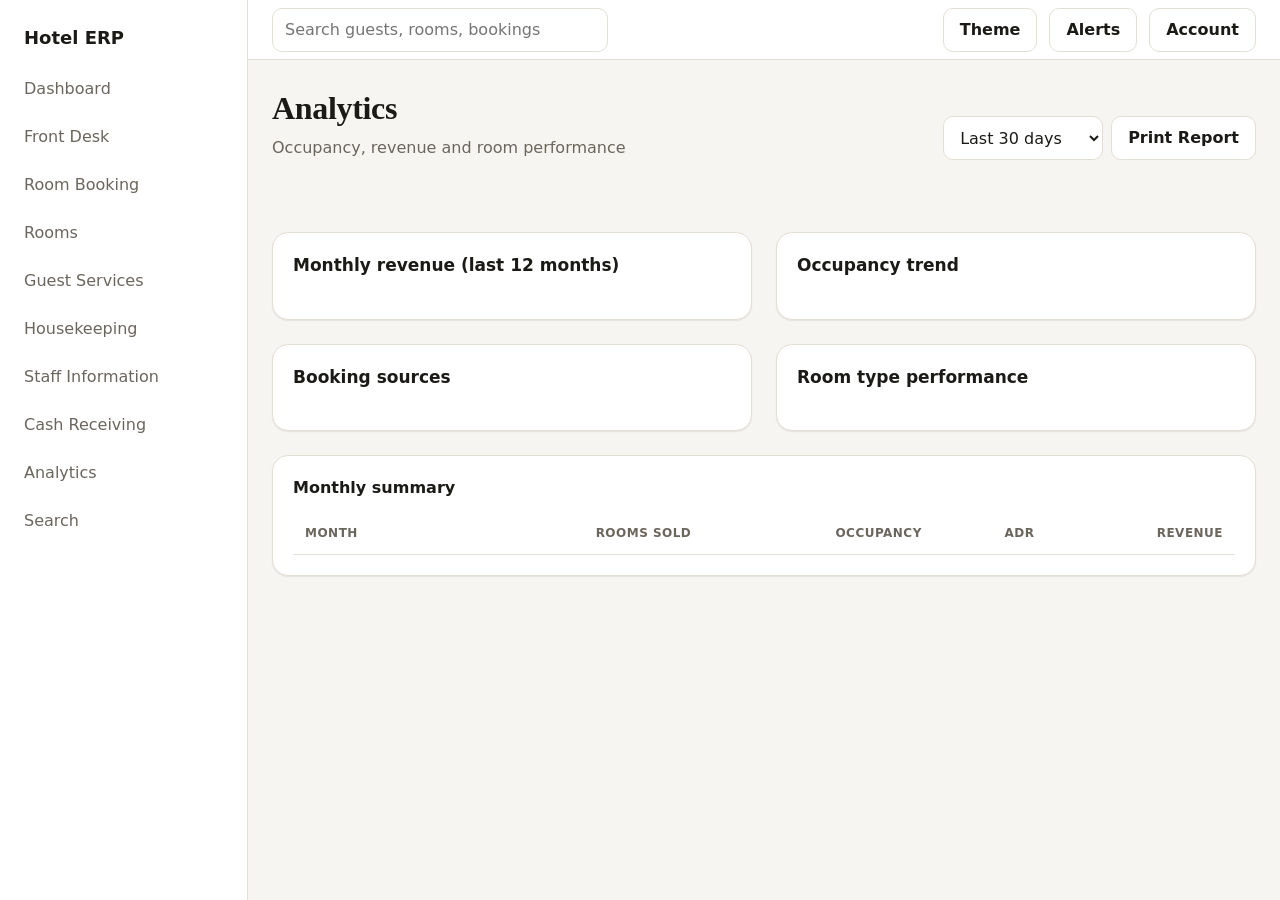
==== analytics.html @ 670b1ddd "Add files via upload" ====
<!DOCTYPE html>
<html lang="en" data-theme="light">
<head>
  <meta charset="UTF-8">
  <meta name="viewport" content="width=device-width, initial-scale=1">
  <title>Analytics - Hotel ERP</title>
  <link rel="stylesheet" href="base.css">
  <link rel="stylesheet" href="analytics.css">
  <script src="js/theme.js"></script>
</head>
<body data-page="analytics">
  <div class="app">
    <aside class="sidebar">
      <div class="sidebar__brand">Hotel ERP</div>
      <nav>
        <ul class="sidebar__nav">
          <li><a class="sidebar__link" href="dashboard.html">Dashboard</a></li>
          <li><a class="sidebar__link" href="front-desk.html">Front Desk</a></li>
          <li><a class="sidebar__link" href="room-booking.html">Room Booking</a></li>
          <li><a class="sidebar__link" href="rooms.html">Rooms</a></li>
          <li><a class="sidebar__link" href="guest-services.html">Guest Services</a></li>
          <li><a class="sidebar__link" href="housekeeping.html">Housekeeping</a></li>
          <li><a class="sidebar__link" href="staff.html">Staff Information</a></li>
          <li><a class="sidebar__link" href="cash.html">Cash Receiving</a></li>
          <li><a class="sidebar__link" href="analytics.html">Analytics</a></li>
          <li><a class="sidebar__link" href="search.html">Search</a></li>
        </ul>
      </nav>
    </aside>
    <div class="workspace">
      <header class="topbar">
        <input class="input topbar__search" type="search" placeholder="Search guests, rooms, bookings">
        <span class="topbar__spacer"></span>
        <!-- JS: theme toggle switches data-theme on html -->
        <button class="btn" type="button">Theme</button>
        <!-- JS: notifications dropdown -->
        <button class="btn" type="button">Alerts</button>
        <!-- JS: user menu with role and logout -->
        <button class="btn" type="button">Account</button>
      </header>
      <main class="main">
        <div class="toolbar no-print">
          <div class="page-head"><h1 class="page-title">Analytics</h1><p class="page-sub">Occupancy, revenue and room performance</p></div>
          <div class="an-controls">
            <label class="sr-only" for="anRange">Date range</label>
            <select class="select" id="anRange"><option value="7">Last 7 days</option><option value="30" selected>Last 30 days</option><option value="90">Last 90 days</option></select>
            <button class="btn" type="button" id="anPrint">Print Report</button>
          </div>
        </div>
        <p class="an-note" id="anNote"></p>
        <section class="an-kpis" id="anKpis" aria-label="Key figures"></section>
        <div class="an-grid">
          <section class="card" aria-labelledby="c1"><h2 class="card__title" id="c1">Monthly revenue (last 12 months)</h2><div id="chRevenue"></div></section>
          <section class="card" aria-labelledby="c2"><h2 class="card__title" id="c2">Occupancy trend</h2><div id="chOcc"></div></section>
          <section class="card" aria-labelledby="c3"><h2 class="card__title" id="c3">Booking sources</h2><div id="chSources"></div></section>
          <section class="card" aria-labelledby="c4"><h2 class="card__title" id="c4">Room type performance</h2><div id="chTypes"></div></section>
        </div>
        <section class="card" aria-labelledby="c5"><h2 class="card__title" id="c5">Monthly summary</h2>
          <div class="table-wrap"><table class="table"><thead><tr><th>Month</th><th class="right">Rooms sold</th><th class="right">Occupancy</th><th class="right">ADR</th><th class="right">Revenue</th></tr></thead><tbody id="anTable"></tbody></table></div>
        </section>
      </main>
    </div>
  </div>
  <script src="js/seed-rooms.js"></script>
  <script src="js/seed.js"></script>
  <script src="js/core.js"></script>
  <script src="js/pages/analytics.js"></script>
</body>
</html>
---- base.css ----
/* base.css - shared by all pages. Owner: Claude A.
   Page CSS files from B, C and D load after this file and may override it. */
:root {
  /* Premium theme: warm stone neutrals, deep ink text, one muted brass accent. */
  --bg: #f7f5f1;
  --surface: #ffffff;
  --surface-2: #f0ede7;
  --text: #1b1a17;
  --text-muted: #6b665d;
  --border: #e4dfd6;
  --accent: #7a5c24;
  --on-accent: #ffffff;
  --success: #2c7a58;
  --warning: #a8701a;
  --danger: #ab3f38;
  --info: #5b57a3;
  --on-status: #ffffff;
  --occupied: #3f4c61;
  --sidebar-w: 248px;
  --topbar-h: 60px;
  --radius: 10px;
  --radius-lg: 16px;
  --font-display: "Iowan Old Style", "Palatino Linotype", Palatino, "Book Antiqua", Georgia, serif;
  --shadow-sm: 0 1px 2px rgba(27, 26, 23, 0.05), 0 1px 1px rgba(27, 26, 23, 0.03);
  --shadow: 0 12px 32px rgba(27, 26, 23, 0.12);
}
[data-theme="dark"] {
  --bg: #121110;
  --surface: #1a1917;
  --surface-2: #23211e;
  --text: #f1ede6;
  --text-muted: #a29b8f;
  --border: #302d28;
  --accent: #cfa95f;
  --on-accent: #17140e;
  --success: #52b68a;
  --warning: #d9a042;
  --danger: #e27b73;
  --info: #a29de6;
  --on-status: #14120e;
  --occupied: #8ea3c2;
  --shadow-sm: 0 1px 2px rgba(0, 0, 0, 0.4);
  --shadow: 0 12px 32px rgba(0, 0, 0, 0.55);
  color-scheme: dark;
}
*, *::before, *::after { box-sizing: border-box; }
html { font-size: 16px; }
body {
  margin: 0;
  font-family: Inter, system-ui, -apple-system, Segoe UI, Roboto, sans-serif;
  background: var(--bg);
  color: var(--text);
  line-height: 1.5;
}
a { color: var(--accent); text-decoration: none; }
:focus-visible { outline: 2px solid var(--accent); outline-offset: 2px; }
[hidden] { display: none !important; }
.is-hidden { display: none !important; }
.sr-only { position: absolute; width: 1px; height: 1px; overflow: hidden; clip: rect(0 0 0 0); white-space: nowrap; }

/* Role based visibility. core.js sets data-role on the body. */
body:not([data-role="admin"]) .role-admin { display: none !important; }
body:not([data-role="admin"]):not([data-role="manager"]) .role-manager { display: none !important; }
body[data-role="owner"] .role-edit { display: none !important; }

/* App shell */
.app { display: grid; grid-template-columns: var(--sidebar-w) 1fr; min-height: 100vh; }
.sidebar {
  position: sticky; top: 0; height: 100vh; overflow-y: auto;
  background: var(--surface); border-right: 1px solid var(--border);
  padding: 16px 12px;
}
.sidebar__brand { display: flex; align-items: center; gap: 10px; font-weight: 700; font-size: 1.125rem; padding: 8px 12px 16px; }
.sidebar__logo {
  width: 32px; height: 32px; border-radius: 9px; display: grid; place-items: center;
  background: var(--accent); color: var(--on-accent); font-size: 1rem; font-weight: 700; flex: none;
}
.sidebar__nav { list-style: none; margin: 0; padding: 0; display: grid; gap: 4px; }
.sidebar__link {
  display: flex; align-items: center; gap: 12px;
  min-height: 44px; padding: 8px 12px; border-radius: var(--radius);
  color: var(--text-muted); font-weight: 500;
}
.sidebar__link:hover { background: var(--surface-2); color: var(--text); }
.sidebar__link--active, .sidebar__link--active:hover { background: var(--accent); color: var(--on-accent); }
.icon { width: 20px; height: 20px; flex: none; fill: none; stroke: currentColor; stroke-width: 2; stroke-linecap: round; stroke-linejoin: round; }
.workspace { display: flex; flex-direction: column; min-width: 0; }
.topbar {
  position: sticky; top: 0; z-index: 10; height: var(--topbar-h);
  display: flex; align-items: center; gap: 12px; padding: 0 24px;
  background: var(--surface); border-bottom: 1px solid var(--border);
}
.topbar__search { flex: 1; max-width: 420px; }
.topbar__spacer { flex: 1; }
.main { padding: 24px; display: grid; gap: 24px; align-content: start; }
.page-title { margin: 0; font-size: 1.5rem; }

/* Components */
.card {
  background: var(--surface); border: 1px solid var(--border);
  border-radius: var(--radius-lg); padding: 20px; box-shadow: var(--shadow-sm);
}
.card__title { margin: 0 0 12px; font-size: 1rem; font-weight: 600; }
.btn {
  display: inline-flex; align-items: center; justify-content: center; gap: 8px;
  min-height: 44px; padding: 8px 16px; border-radius: var(--radius); cursor: pointer;
  border: 1px solid var(--border); background: var(--surface); color: var(--text);
  font: inherit; font-weight: 600;
}
.btn:hover:not(:disabled) { filter: brightness(0.97); }
.btn:disabled { opacity: 0.5; cursor: not-allowed; }
.btn--primary { background: var(--accent); border-color: var(--accent); color: var(--on-accent); }
.btn--danger { background: var(--danger); border-color: var(--danger); color: var(--on-status); }
.btn--small { font-size: 0.875rem; padding: 6px 12px; min-height: 36px; }
.input, .select, .textarea {
  width: 100%; min-height: 44px; padding: 8px 12px; border-radius: var(--radius);
  border: 1px solid var(--border); background: var(--surface); color: var(--text); font: inherit;
}
.input[aria-invalid="true"], .select[aria-invalid="true"], .textarea[aria-invalid="true"] { border-color: var(--danger); }
.field__label { display: block; margin: 0 0 4px; font-size: 0.8125rem; font-weight: 600; color: var(--text-muted); }
.field-error { margin: 4px 0 0; font-size: 0.8125rem; color: var(--danger); }
.badge {
  display: inline-block; padding: 2px 10px; border-radius: 999px;
  font-size: 0.75rem; font-weight: 600; background: var(--surface-2); color: var(--text-muted);
}
.badge--vacant { background: var(--success); color: var(--on-status); }
.badge--occupied { background: var(--occupied); color: var(--on-status); }
.badge--dirty { background: var(--warning); color: var(--on-status); }
.badge--maintenance { background: var(--danger); color: var(--on-status); }
.badge--reserved { background: var(--info); color: var(--on-status); }
.table { width: 100%; border-collapse: collapse; }
.table th, .table td { text-align: left; padding: 12px; border-bottom: 1px solid var(--border); }
.table th { color: var(--text-muted); font-size: 0.8125rem; font-weight: 600; }
.table-wrap { overflow-x: auto; }
.grid { display: grid; gap: 16px; }
.toolbar { display: flex; flex-wrap: wrap; align-items: center; justify-content: space-between; gap: 16px; }
.empty-row { padding: 24px; text-align: center; color: var(--text-muted); }
.muted { color: var(--text-muted); }
.text-danger { color: var(--danger); }
.text-success { color: var(--success); }
.nowrap { white-space: nowrap; }
.right { text-align: right; }

/* Segmented control (filters) */
.seg { display: inline-flex; border: 1px solid var(--border); border-radius: var(--radius); overflow: hidden; background: var(--surface); }
.seg__btn { min-height: 40px; padding: 6px 16px; border: 0; border-right: 1px solid var(--border); background: transparent; color: var(--text-muted); font: inherit; font-weight: 600; cursor: pointer; }
.seg__btn:last-child { border-right: 0; }
.seg__btn:hover { color: var(--text); background: var(--surface-2); }
.seg__btn.is-on { background: var(--accent); color: var(--on-accent); }
.table-wrap--scroll { max-height: 420px; overflow: auto; }
.table-wrap--scroll thead th { position: sticky; top: 0; background: var(--surface); z-index: 1; }
.table-actions { display: flex; flex-wrap: wrap; gap: 6px; }

/* Modal: opens with JS (.is-open) and still works with the CSS :target technique */
.modal {
  display: none; position: fixed; inset: 0; z-index: 50;
  align-items: center; justify-content: center; padding: 16px;
}
.modal:target, .modal.is-open { display: flex; }
.modal__backdrop { position: absolute; inset: 0; background: rgba(0, 0, 0, 0.5); }
.modal__box { position: relative; width: 100%; max-width: 480px; max-height: 90vh; overflow-y: auto; padding: 24px; }
.modal__actions { display: flex; justify-content: flex-end; gap: 8px; margin-top: 24px; flex-wrap: wrap; }
.modal__text { margin: 0 0 12px; color: var(--text-muted); }

/* Toasts */
.toasts { position: fixed; right: 16px; bottom: 16px; z-index: 100; display: grid; gap: 8px; max-width: calc(100vw - 32px); }
.toast {
  background: var(--text); color: var(--bg); padding: 12px 16px; border-radius: 8px;
  box-shadow: var(--shadow); font-weight: 500; max-width: 380px;
  animation: toast-in 0.18s ease-out;
}
.toast--success { border-left: 4px solid var(--success); }
.toast--error { border-left: 4px solid var(--danger); }
.toast--warn { border-left: 4px solid var(--warning); }
@keyframes toast-in { from { opacity: 0; transform: translateY(8px); } to { opacity: 1; transform: none; } }
@media (prefers-reduced-motion: reduce) { .toast { animation: none; } }
body.mobile .toasts { bottom: 84px; left: 16px; right: 16px; }

/* Topbar dropdowns */
.menu { position: relative; }
.menu__btn { position: relative; }
.menu__count {
  position: absolute; top: -6px; right: -6px; min-width: 20px; height: 20px; padding: 0 5px;
  border-radius: 999px; background: var(--danger); color: var(--on-status); font-size: 0.6875rem; font-weight: 700;
  display: grid; place-items: center;
}
.dropdown {
  position: absolute; right: 0; top: calc(100% + 8px); width: 320px; max-width: calc(100vw - 32px);
  background: var(--surface); border: 1px solid var(--border); border-radius: var(--radius);
  box-shadow: var(--shadow); padding: 8px; z-index: 30; display: none;
}
.dropdown.is-open { display: block; }
.dropdown__head { padding: 8px 12px; font-weight: 700; }
.dropdown__sub { padding: 0 12px 8px; font-size: 0.8125rem; color: var(--text-muted); }
.dropdown__item {
  display: block; width: 100%; text-align: left; padding: 10px 12px; border-radius: var(--radius);
  border: 0; background: none; color: var(--text); font: inherit; cursor: pointer;
}
.dropdown__item:hover { background: var(--surface-2); }
.dropdown__item small { display: block; color: var(--text-muted); }
.dropdown__empty { padding: 16px 12px; color: var(--text-muted); }

/* Avatar (used by staff and account menu) */
.avatar {
  width: 36px; height: 36px; border-radius: 50%; display: inline-grid; place-items: center;
  background: var(--surface-2); color: var(--text); font-size: 0.8125rem; font-weight: 700; flex: none;
}
.avatar--lg { width: 56px; height: 56px; font-size: 1.125rem; }

/* Receipt (modal + print) */
.receipt { font-size: 0.9375rem; }
.receipt__head { text-align: center; margin-bottom: 12px; }
.receipt__head strong { display: block; font-size: 1.125rem; }
.receipt__lines { display: grid; grid-template-columns: 1fr auto; gap: 6px 12px; margin: 0; padding: 12px 0; border-block: 1px dashed var(--border); }
.receipt__lines dt { color: var(--text-muted); }
.receipt__lines dd { margin: 0; text-align: right; font-weight: 600; }
.receipt__total { display: flex; justify-content: space-between; font-size: 1.125rem; font-weight: 700; margin-top: 12px; }
#receiptPrint { display: none; }

/* Responsive */
@media (max-width: 900px) {
  .app { grid-template-columns: 1fr; }
  .sidebar { position: static; height: auto; border-right: 0; border-bottom: 1px solid var(--border); }
  .sidebar__nav { grid-auto-flow: column; grid-auto-columns: max-content; overflow-x: auto; }
  .main { padding: 16px; }
  .topbar { padding: 0 16px; }
  .topbar__search { display: none; }
}

/* Print: reports and receipts */
@media print {
  .sidebar, .topbar, .no-print, .toasts, .modal { display: none !important; }
  .app { display: block; }
  body { background: #fff; color: #000; }
  .card { border-color: #ccc; box-shadow: none; break-inside: avoid; }
  body.printing-receipt > *:not(#receiptPrint) { display: none !important; }
  body.printing-receipt #receiptPrint { display: block !important; padding: 24px; max-width: 420px; margin: 0 auto; }
}

/* final polish: keep big figures on one line */
.stat__value, .kpi__value { white-space: nowrap; font-size: clamp(16px, 1.55vw, 24px); }

/* static-demo ribbon */
.demo-ribbon{position:fixed;left:50%;bottom:10px;transform:translateX(-50%);z-index:60;background:var(--text,#1c2430);color:var(--surface,#fff);font-size:12px;padding:5px 14px;border-radius:999px;opacity:.85;pointer-events:none;white-space:nowrap}
@media print{.demo-ribbon{display:none}}

/* premium typography: serif display headings, quiet small caps labels */
h1, .page-title, .hero__title, .login__title { font-family: var(--font-display); font-weight: 600; letter-spacing: -0.01em; }
.field__label { letter-spacing: 0.02em; }
.btn { transition: background .15s, border-color .15s, filter .15s, box-shadow .15s; }
.btn--primary:hover:not(:disabled) { filter: brightness(1.08); box-shadow: var(--shadow-sm); }

/* small-screen shell: never let content widen the page (requested by workers B and C) */
.workspace, .main { min-width: 0; }
.main { grid-template-columns: minmax(0, 1fr); }
@media (max-width: 900px) {
  .app { grid-template-columns: minmax(0, 1fr); }
  .sidebar, .main { min-width: 0; }
  .topbar { gap: 8px; padding: 0 12px; }
  .topbar .btn { padding: 6px 10px; white-space: nowrap; }
  .topbar .theme-label, .topbar .menu__btn > span:last-child { position: absolute; width: 1px; height: 1px; overflow: hidden; clip: rect(0 0 0 0); white-space: nowrap; }
}
.mobile .demo-ribbon { display: none; }
---- analytics.css ----
/* analytics.css - Claude B, round 2. Charts are drawn by JS into the containers below. */
.page-head { display: grid; gap: 4px; }
.page-title { font-size: 2rem; }
.page-sub { margin: 0; color: var(--text-muted); }
.toolbar { align-items: flex-end; }
.an-controls { display: flex; flex-wrap: wrap; gap: 8px; }
.an-controls .select { width: auto; min-width: 160px; }
.an-note { margin: -8px 0 0; max-width: 72ch; color: var(--text-muted); font-size: .8125rem; }

.an-kpis { display: grid; grid-template-columns: minmax(0, 1fr); gap: 16px; }
.an-kpis .card { padding: 20px; }
.an-kpis .card:first-child { border-top: 3px solid var(--accent); }
.kpi__label { margin: 0; color: var(--text-muted); font-size: .75rem; font-weight: 600; letter-spacing: .06em; text-transform: uppercase; }
.an-kpis .kpi__value { margin: 8px 0 4px; font-family: var(--font-display); font-size: 1.5rem; font-weight: 600; font-variant-numeric: tabular-nums; white-space: nowrap; }
.kpi__note { margin: 0; color: var(--text-muted); font-size: .8125rem; }
@media (min-width: 560px) { .an-kpis { grid-template-columns: repeat(2, minmax(0, 1fr)); } }
@media (min-width: 1200px) { .an-kpis { grid-template-columns: repeat(4, minmax(0, 1fr)); } .an-kpis .kpi__value { font-size: 1.375rem; } }

.an-grid { display: grid; grid-template-columns: repeat(2, minmax(0, 1fr)); gap: 24px; }
.an-grid .card__title { margin-bottom: 20px; font-size: 1.0625rem; }

.bars { display: flex; align-items: flex-end; gap: 8px; height: 220px; padding-top: 24px; border-bottom: 1px solid var(--border); }
.bars__col { flex: 1; min-width: 0; height: 100%; display: flex; flex-direction: column; justify-content: flex-end; align-items: center; gap: 4px; }
.bars__val { font-size: .6875rem; color: var(--text-muted); font-variant-numeric: tabular-nums; white-space: nowrap; }
.bars__bar { width: 100%; max-width: 36px; background: var(--occupied); border-radius: 4px 4px 0 0; min-height: 2px; opacity: .8; transition: opacity .15s; }
.bars__col:hover .bars__bar { opacity: 1; }
.bars__col--now .bars__bar { background: var(--accent); opacity: 1; }
.bars__labels { display: flex; gap: 8px; margin-top: 8px; }
.bars__labels span { flex: 1; min-width: 0; text-align: center; font-size: .6875rem; color: var(--text-muted); }

.line { width: 100%; height: auto; display: block; }
.line__grid { stroke: var(--border); stroke-width: 1; }
.line__path { fill: none; stroke: var(--accent); stroke-width: 2.5; stroke-linejoin: round; stroke-linecap: round; }
.line__dot { fill: var(--accent); stroke: var(--surface); stroke-width: 2; }
.line__text { fill: var(--text-muted); font-size: 11px; font-variant-numeric: tabular-nums; }

.donut-wrap { display: flex; flex-wrap: wrap; align-items: center; gap: 32px; }
.donut { width: 168px; height: 168px; border-radius: 50%; position: relative; flex: none; }
.donut::after { content: ""; position: absolute; inset: 34px; border-radius: 50%; background: var(--surface); }
.donut__legend { list-style: none; margin: 0; padding: 0; display: grid; gap: 12px; min-width: 0; }
.donut__legend li { display: flex; align-items: center; gap: 8px; font-variant-numeric: tabular-nums; }
.sw { width: 12px; height: 12px; border-radius: 3px; flex: none; }

.hbar { display: grid; gap: 20px; }
.hbar__row { display: grid; grid-template-columns: 76px minmax(0, 1fr) 56px; align-items: center; gap: 12px; font-size: .9375rem; }
.hbar__track { height: 12px; border-radius: 6px; background: var(--surface-2); overflow: hidden; }
.hbar__fill { height: 100%; border-radius: 6px; }
.hbar__val { text-align: right; font-variant-numeric: tabular-nums; font-weight: 600; font-size: .875rem; }

.table th { font-size: .75rem; letter-spacing: .04em; text-transform: uppercase; }
.table tbody tr { transition: background .15s; }
.table tbody tr:hover { background: var(--surface-2); }
.table tbody tr:last-child td { border-bottom: 0; }
td.right, th.right { text-align: right; font-variant-numeric: tabular-nums; white-space: nowrap; }

@media (max-width: 1000px) { .an-grid { grid-template-columns: minmax(0, 1fr); } }
@media (max-width: 600px) {
  .page-title { font-size: 1.625rem; }
  .bars, .bars__labels { gap: 4px; }
  .bars__col:nth-child(even) .bars__val, .bars__labels span:nth-child(even) { visibility: hidden; }
  .donut { width: 140px; height: 140px; }
  .donut::after { inset: 28px; }
  .card { padding: 16px; }
}
@media print { .an-grid { grid-template-columns: 1fr 1fr; } .card { break-inside: avoid; } }
@media (prefers-reduced-motion: reduce) { * { transition: none !important; } }

/* Small-screen shell fix (also listed as a base.css request): keep the page from scrolling sideways and the topbar on one line. */
@media (max-width: 900px) {
  .app { grid-template-columns: minmax(0, 1fr); }
  .sidebar, .main { min-width: 0; }
  .topbar { gap: 8px; padding: 0 12px; }
  .topbar .btn { padding: 6px 10px; white-space: nowrap; }
  .topbar .theme-label, .topbar .menu__btn > span:last-child { position: absolute; width: 1px; height: 1px; overflow: hidden; clip: rect(0 0 0 0); white-space: nowrap; }
}

.main { grid-template-columns: minmax(0, 1fr); }
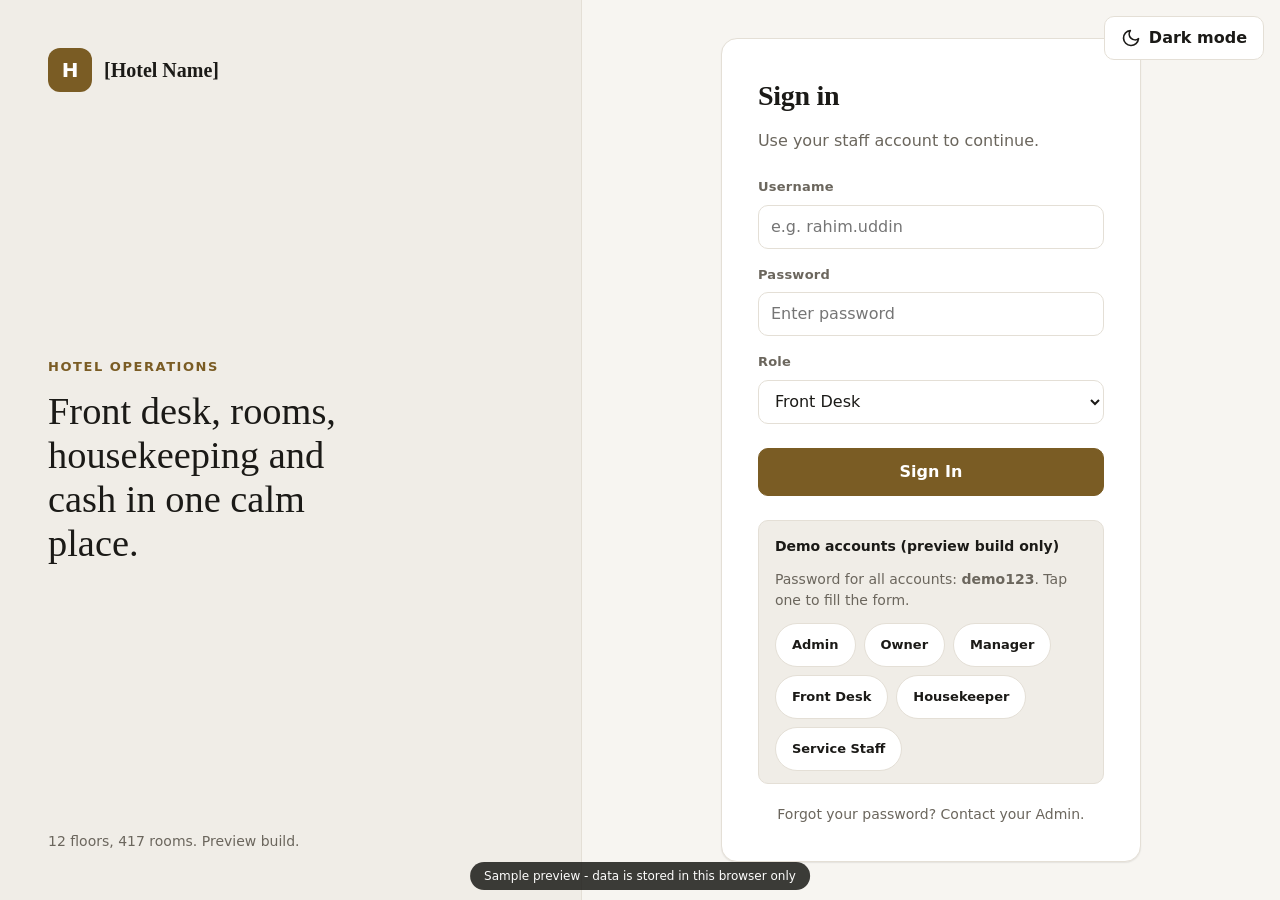
==== commit a67f2ac5: "Add files via upload" ====
--- a/analytics.html
+++ b/analytics.html
@@ -6,7 +6,7 @@
   <title>Analytics - Hotel ERP</title>
   <link rel="stylesheet" href="base.css">
   <link rel="stylesheet" href="analytics.css">
-  <script src="js/theme.js"></script>
+  <script src="theme.js"></script>
 </head>
 <body data-page="analytics">
   <div class="app">
@@ -61,9 +61,9 @@
       </main>
     </div>
   </div>
-  <script src="js/seed-rooms.js"></script>
-  <script src="js/seed.js"></script>
-  <script src="js/core.js"></script>
-  <script src="js/pages/analytics.js"></script>
+  <script src="seed-rooms.js"></script>
+  <script src="seed.js"></script>
+  <script src="core.js"></script>
+  <script src="analytics.js"></script>
 </body>
 </html>
